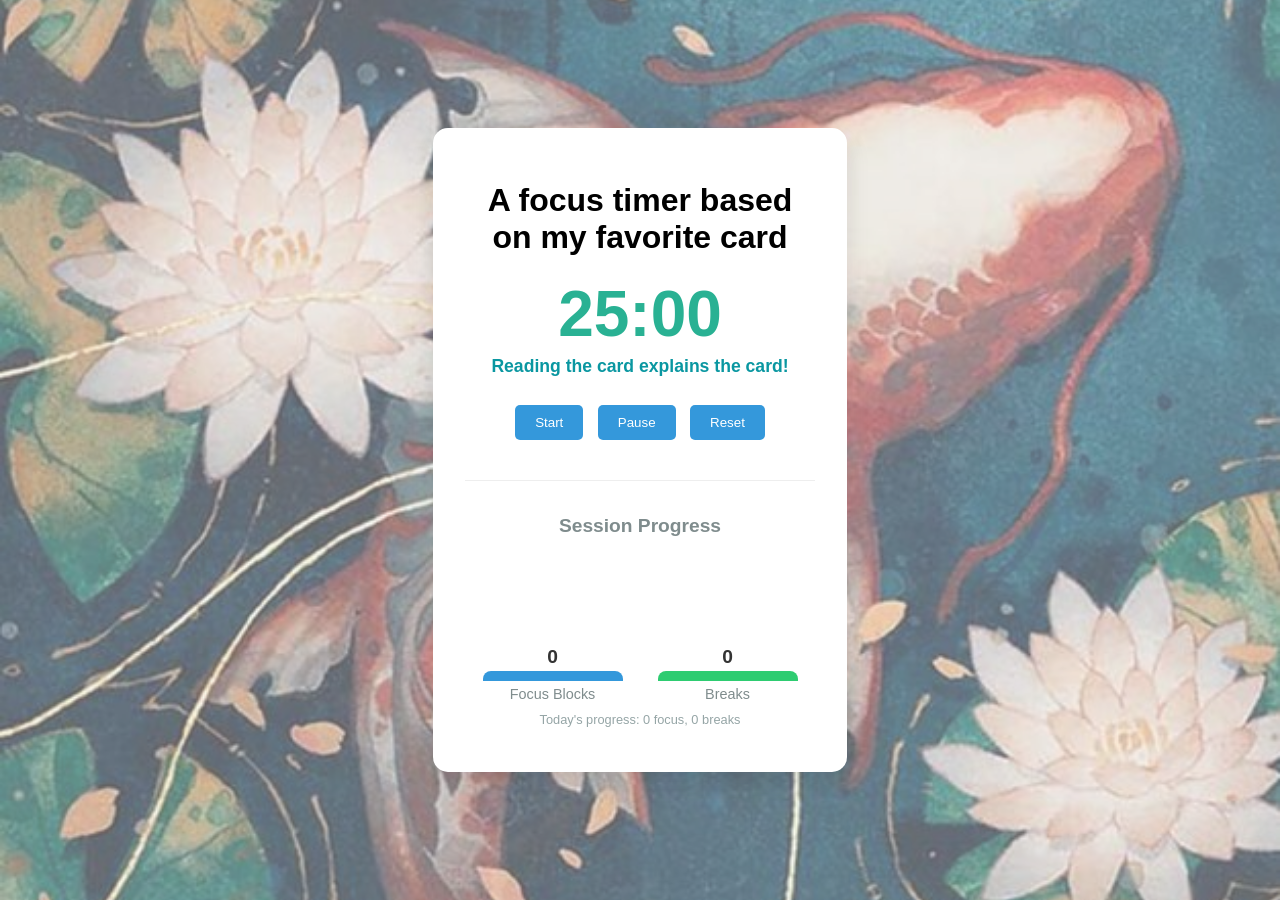
==== index.html @ 31681d4d "inital launch of the site!" ====
<!DOCTYPE html>
<html lang="en">
<head>
    <meta charset="UTF-8">
    <meta name="viewport" content="width=device-width, initial-scale=1.0">
    <title>Dandân</title>
    <link rel="icon" type="image/png" href="dandan.png">
    <link rel="stylesheet" href="style.css"> 
</head>
<body>
    <div class="container">
        <h1>A focus timer based on my favorite card</h1>
        <div class="timer-display">
            <span id="minutes">25</span>:<span id="seconds">00</span>
        </div>
        <p id="status">Reading the card explains the card!</p>
        <div class="controls">
            <button id="start">Start</button>
            <button id="pause">Pause</button>
            <button id="reset">Reset</button>
        </div>

        <div class="tracker-container">
            <h3>Session Progress</h3>
            <div class="graph">
                <div class="bar-group">
                    <div class="bar focus-bar" id="focus-bar">
                        <span class="bar-count" id="focus-count">0</span>
                    </div>
                    <span class="bar-label">Focus Blocks</span>
                </div>
                <div class="bar-group">
                    <div class="bar break-bar" id="break-bar">
                        <span class="bar-count" id="break-count">0</span>
                    </div>
                    <span class="bar-label">Breaks</span>
                </div>
            </div>
            <p id="progress-summary">Today's progress: 0 focus, 0 breaks</p>
        </div>
        </div>
    <script src="script.js"></script>
</body>
</html>
---- style.css ----
/* Existing CSS */
body {
    font-family: 'Segoe UI', Tahoma, Geneva, Verdana, sans-serif;
    background-color: #f0f2f5;
    display: flex;
    justify-content: center;
    align-items: center;
    height: 100vh;
    margin: 0;
}


/* Base style for the background layer */
body::before {
    content: "";
    position: fixed;
    top: 0;
    left: 0;
    width: 100%;
    height: 100%;
    background-size: cover;
    background-position: center;
    transition: background-image 0.8s ease-in-out; /* Smooth fade effect */
    z-index: -1;
}

/* Class for Work Mode */
.work-bg::before {
    background-image: url('sld-2138-dandan.jpg'); /* Replace with your work image */
    opacity: 0.6;
}

/* Class for Break Mode */
.break-bg::before {
    background-image: url('dandan2.jpg'); /* Replace with your break image */
    opacity: 0.6;
}

.container {
    background: white;
    padding: 2rem;
    border-radius: 15px;
    box-shadow: 0 10px 25px rgba(0,0,0,0.1);
    text-align: center;
    width: 350px; /* SIGHTLY WIDER FOR THE GRAPH */
}

.timer-display {
    font-size: 4rem;
    font-weight: bold;
    margin-top: 10px;
    color: #29b193;
}

#status {
    margin-top: 5px;
    font-weight: bold;
    color: #0a97a1; /* Start Red for work */
    font-size: 1.1rem;
}

.controls button {
    padding: 10px 20px;
    margin: 10px 5px;
    border: none;
    border-radius: 5px;
    cursor: pointer;
    background-color: #3498db;
    color: white;
    transition: background 0.3s;
}

.controls button:hover {
    background-color: #2980b9;
}

/* NEW GRAPH CSS */
.tracker-container {
    margin-top: 30px;
    border-top: 1px solid #eee;
    padding-top: 15px;
}

.tracker-container h3 {
    font-size: 1.2rem;
    color: #7f8c8d;
    margin-bottom: 15px;
}

.graph {
    display: flex;
    justify-content: space-around;
    height: 150px; /* Max height of the chart */
    align-items: flex-end; /* Align bars to the bottom */
    margin-bottom: 10px;
}

.bar-group {
    display: flex;
    flex-direction: column;
    align-items: center;
    width: 40%;
}

.bar {
    width: 100%;
    background-color: #bdc3c7; /* Default empty color */
    border-radius: 8px 8px 0 0;
    height: 10px; /* START SMALL */
    position: relative;
    transition: height 0.5s ease; /* Smooth growing animation */
}

/* Specific colors for Focus and Break bars */
.focus-bar {
    background-color: #3498db; /* Focus color (Blue) */
}

.break-bar {
    background-color: #2ecc71; /* Break color (Green) */
}

.bar-count {
    position: absolute;
    top: -25px;
    left: 50%;
    transform: translateX(-50%);
    font-weight: bold;
    font-size: 1.2rem;
    color: #333;
}

.bar-label {
    margin-top: 5px;
    font-size: 0.9rem;
    color: #7f8c8d;
}

#progress-summary {
    font-size: 0.8rem;
    color: #95a5a6;
    margin-top: 10px;
}
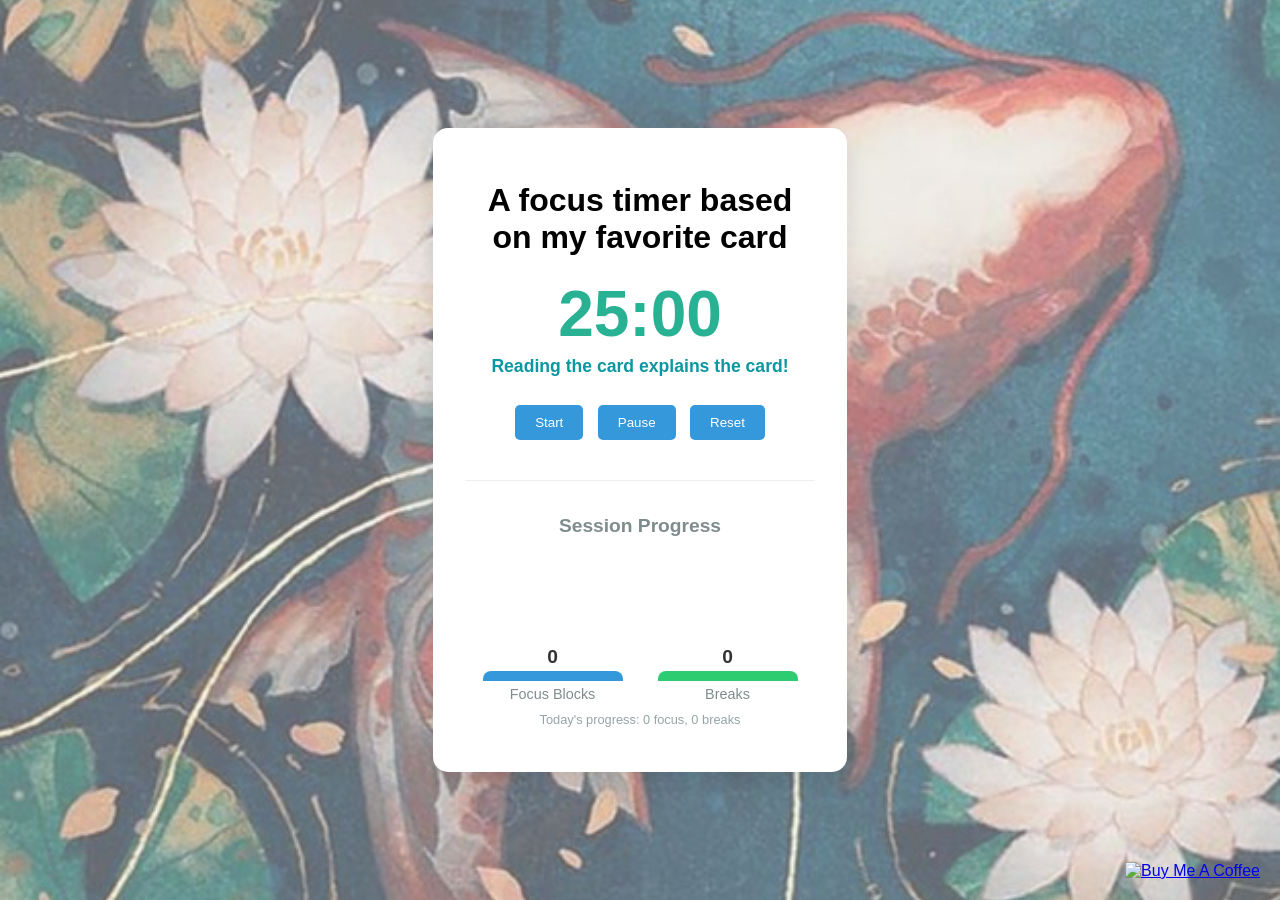
==== commit e8b8d56a: "Added buy me a coffee" ====
--- a/index.html
+++ b/index.html
@@ -38,6 +38,11 @@
             </div>
             <p id="progress-summary">Today's progress: 0 focus, 0 breaks</p>
         </div>
+        <div class="coffee-container">
+            <a href="https://www.buymeacoffee.com/ceromancy" target="_blank">
+            <img src="https://cdn.buymeacoffee.com/buttons/v2/default-yellow.png" alt="Buy Me A Coffee" style="height: 40px !important; width: 145px !important;">
+            </a>
+        </div>
         </div>
     <script src="script.js"></script>
 </body>
--- a/style.css
+++ b/style.css
@@ -140,4 +140,19 @@
     font-size: 0.8rem;
     color: #95a5a6;
     margin-top: 10px;
-}+}
+
+.coffee-container {
+    position: fixed;
+    bottom: 20px;
+    right: 20px;
+    z-index: 1000;
+    transition: transform 0.3s ease;
+}
+
+.coffee-container:hover {
+    transform: scale(1.05); /* Subtle pop effect when hovering */
+}
+
+/* If you prefer it inside the white box instead of floating: */
+/* Change 'position: fixed' to 'position: relative' and adjust margins. */
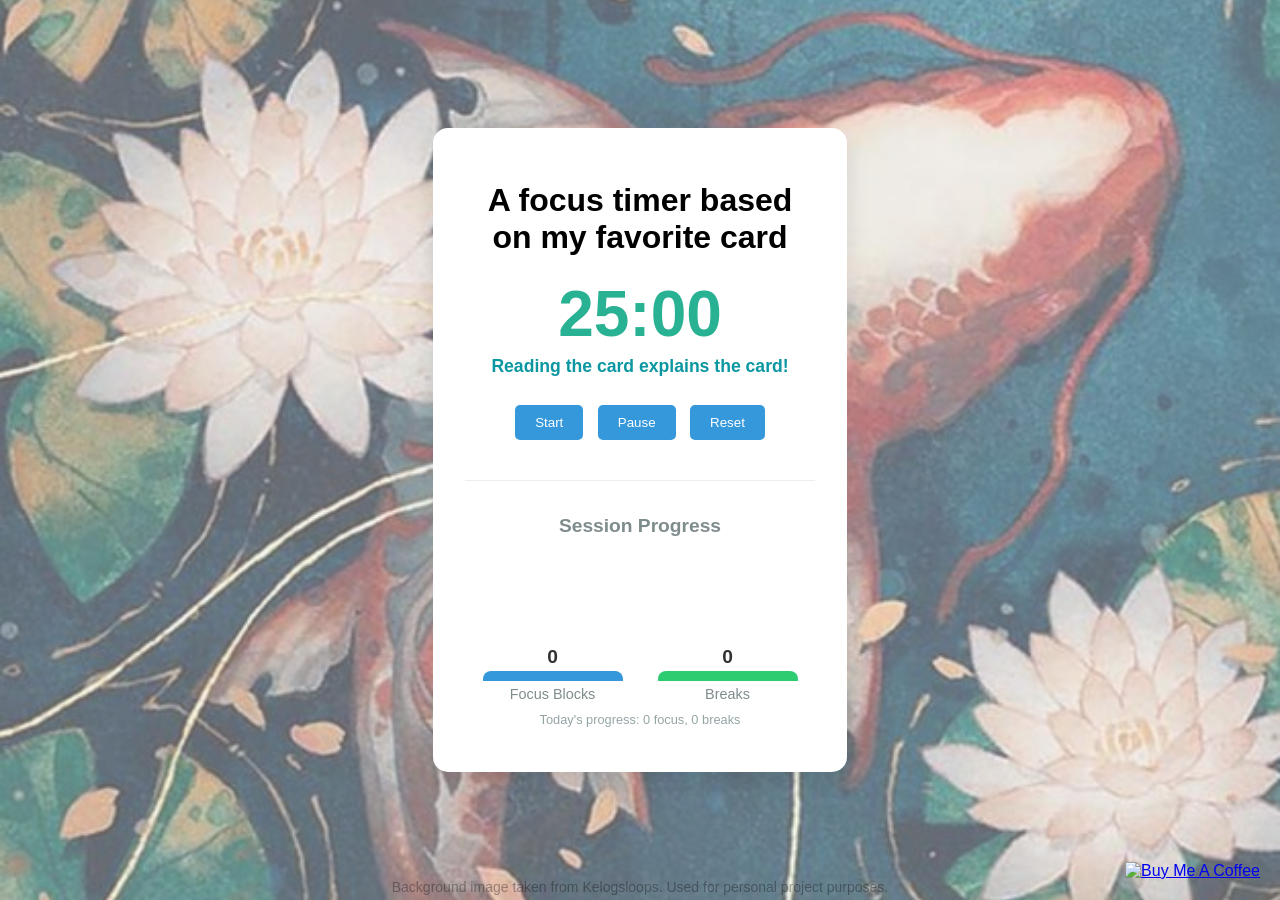
==== commit 92eab39a: "Added credit for background image" ====
--- a/index.html
+++ b/index.html
@@ -44,6 +44,9 @@
             </a>
         </div>
         </div>
+    <footer class="disclaimer">
+    <p>Background image taken from Kelogsloops. Used for personal project purposes.</p>
+    </footer>
     <script src="script.js"></script>
 </body>
 </html>
--- a/style.css
+++ b/style.css
@@ -155,4 +155,28 @@
 }
 
 /* If you prefer it inside the white box instead of floating: */
-/* Change 'position: fixed' to 'position: relative' and adjust margins. */+/* Change 'position: fixed' to 'position: relative' and adjust margins. */
+
+.disclaimer {
+    position: fixed;
+    bottom: 5px;
+    left: 50%;
+    transform: translateX(-50%);
+    width: 100%;
+    text-align: center;
+}
+
+.disclaimer p {
+    font-size: 14px; /* Small and professional */
+    color: #00000075; /* Subtle grey */
+    margin: 0;
+    font-family: sans-serif;
+    opacity: 0.7;
+}
+
+/* Adjust for your "Buy Me a Coffee" button if they overlap */
+@media (max-width: 600px) {
+    .disclaimer {
+        bottom: 70px; /* Move it up if the button covers it on mobile */
+    }
+}
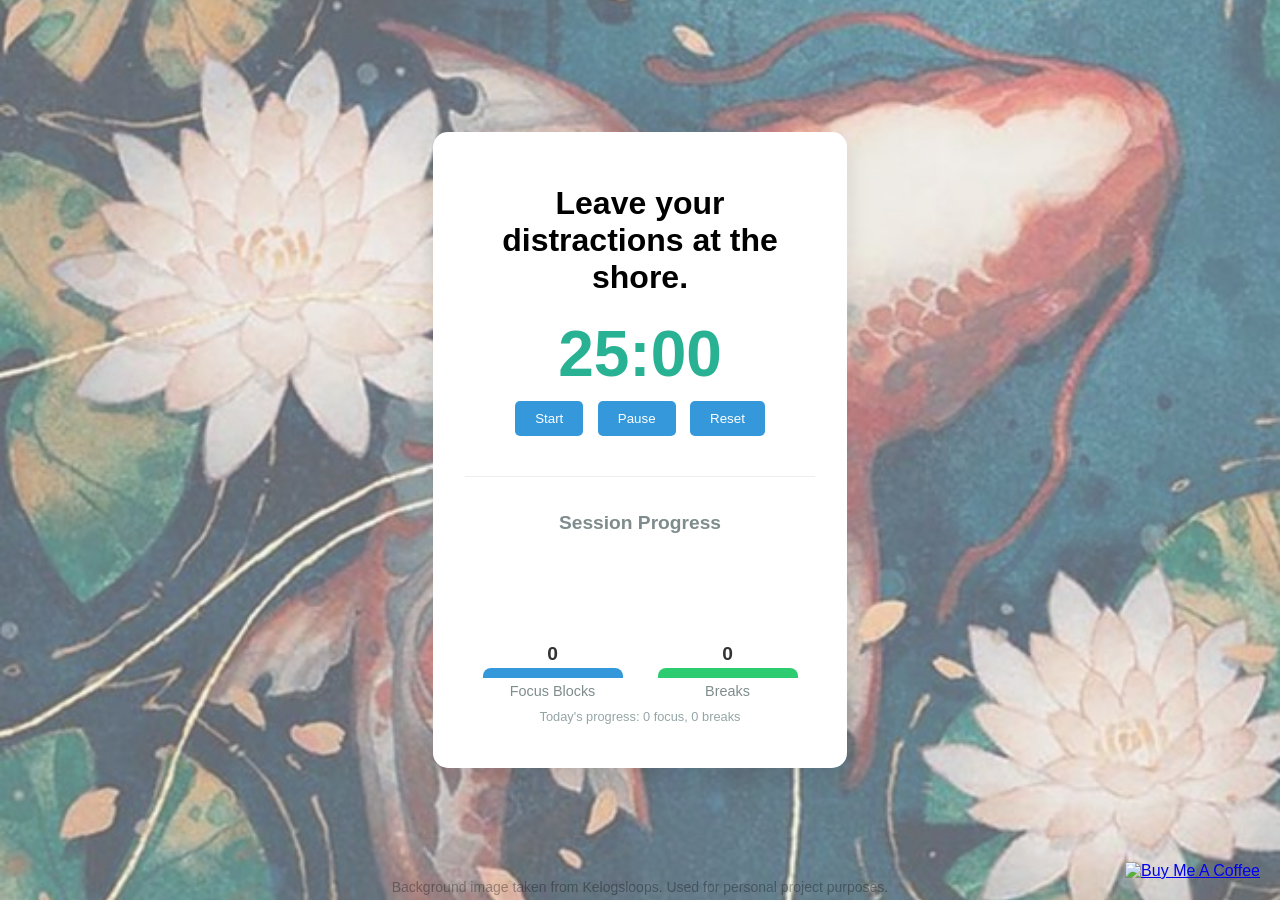
==== commit b7c76346: "added sound, updated some text on html" ====
--- a/index.html
+++ b/index.html
@@ -9,17 +9,16 @@
 </head>
 <body>
     <div class="container">
-        <h1>A focus timer based on my favorite card</h1>
+        <h1>Leave your distractions at the shore.</h1>
         <div class="timer-display">
             <span id="minutes">25</span>:<span id="seconds">00</span>
         </div>
-        <p id="status">Reading the card explains the card!</p>
         <div class="controls">
             <button id="start">Start</button>
             <button id="pause">Pause</button>
             <button id="reset">Reset</button>
         </div>
-
+        <audio id="alarm-sound" src="alarm.mp3" preload="auto"></audio>
         <div class="tracker-container">
             <h3>Session Progress</h3>
             <div class="graph">
--- a/style.css
+++ b/style.css
@@ -179,4 +179,30 @@
     .disclaimer {
         bottom: 70px; /* Move it up if the button covers it on mobile */
     }
+}
+
+/* MOBILE OPTIMIZATIONS */
+@media (max-width: 480px) {
+    .container {
+        width: 60%;      /* Scalable width instead of fixed 350px */
+        padding: 1.2rem; /* Reduces inner spacing */
+        margin: 10px;    /* Ensures it doesn't touch the screen edges */
+    }
+
+    .timer-display {
+        font-size: 3rem; /* Shrinks the numbers so they don't overflow */
+    }
+
+    h1 {
+        font-size: 1.5rem; /* Makes the title smaller */
+    }
+
+    .graph {
+        height: 120px;   /* Shrinks the graph height for smaller screens */
+    }
+    
+    .controls button {
+        padding: 8px 15px; /* Smaller buttons for thumb-tapping */
+        font-size: 0.9rem;
+    }
 }
